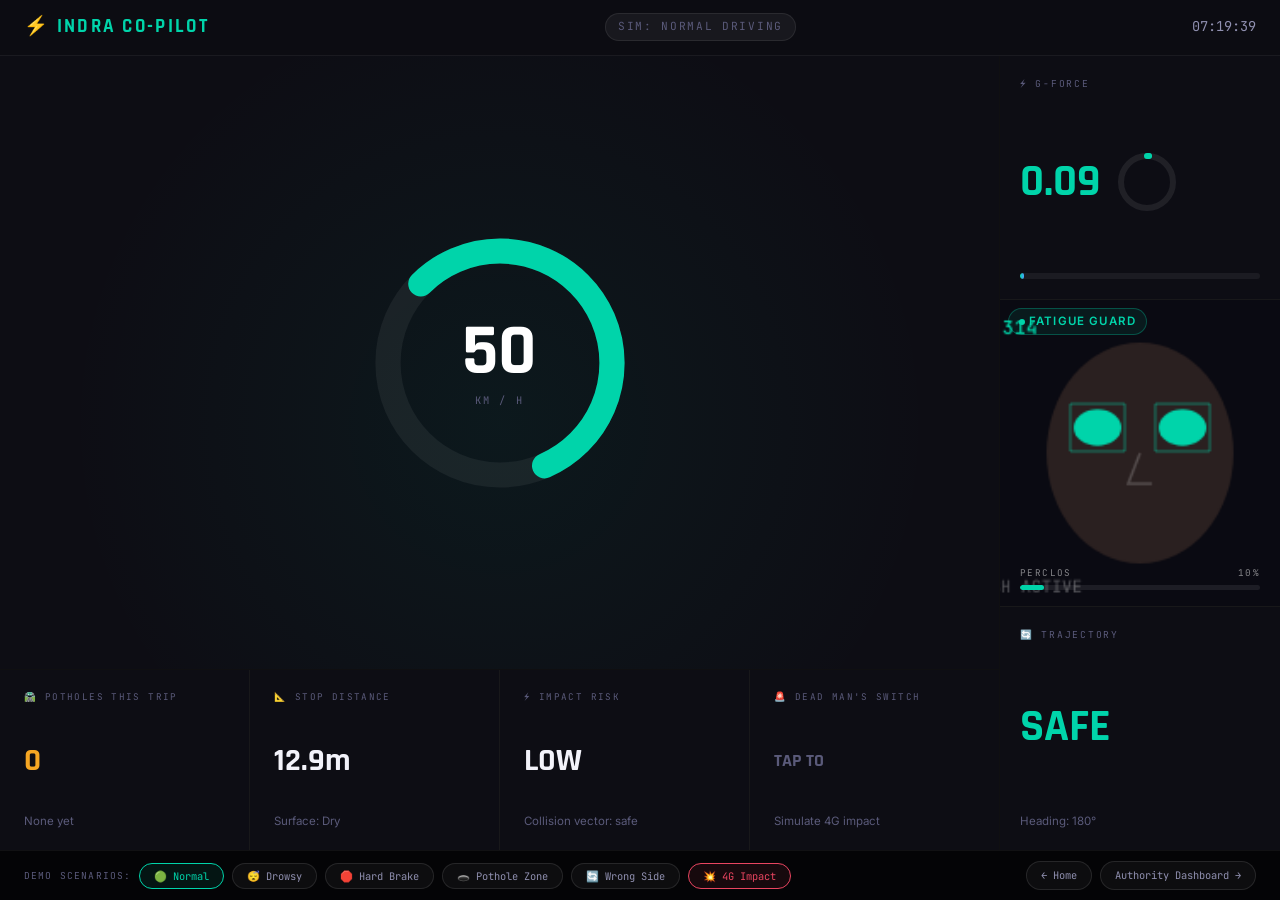
==== pages/hud.html @ 9bf9291b "feat: initial Project Indra hackathon build - Driver Co-Pilot HUD: speedometer, G-force ring, PERCLO" ====
<!DOCTYPE html>
<html lang="en">
<head>
  <meta charset="UTF-8">
  <meta name="viewport" content="width=device-width, initial-scale=1.0">
  <title>Indra — Driver Co-Pilot</title>
  <link rel="stylesheet" href="../css/design-system.css">
  <style>
    body { background:#050507; overflow:hidden; height:100vh; display:flex; flex-direction:column; }

    /* TOP BAR */
    .topbar {
      display:flex; align-items:center; justify-content:space-between;
      padding:12px 24px; background:rgba(13,13,20,0.95);
      border-bottom:1px solid rgba(255,255,255,0.06);
      flex-shrink:0;
    }
    .topbar-logo { font-family:var(--font-display); font-weight:700; font-size:1.2rem; letter-spacing:0.12em; color:var(--teal); }
    .topbar-scenario {
      font-family:var(--font-mono); font-size:0.7rem; letter-spacing:0.15em;
      color:var(--text-muted); background:rgba(255,255,255,0.05);
      padding:4px 12px; border-radius:99px; border:1px solid rgba(255,255,255,0.08);
    }
    .topbar-time { font-family:var(--font-mono); font-size:0.85rem; color:var(--text-secondary); }

    /* MAIN GRID */
    .hud-grid {
      flex:1; display:grid; overflow:hidden;
      grid-template-columns:1fr 280px;
      grid-template-rows:1fr 180px;
      gap:1px; background:rgba(255,255,255,0.04);
    }

    /* SPEEDOMETER PANEL */
    .speed-panel {
      grid-row:1/2; grid-column:1/2;
      display:flex; flex-direction:column; align-items:center; justify-content:center;
      background:var(--bg-surface); position:relative; overflow:hidden;
    }
    .speed-panel::before {
      content:''; position:absolute; inset:0;
      background:radial-gradient(circle at 50% 60%, rgba(0,212,170,0.06) 0%, transparent 70%);
    }
    .speedo-wrap { position:relative; width:280px; height:280px; }
    .speedo-svg { width:100%; height:100%; transform:rotate(-135deg); }
    .speedo-track { fill:none; stroke:rgba(255,255,255,0.06); stroke-width:18; stroke-linecap:round; }
    .speedo-fill  { fill:none; stroke-width:18; stroke-linecap:round; stroke-dasharray:628; stroke-dashoffset:628; transition:stroke-dashoffset 0.4s ease, stroke 0.3s; }
    .speedo-center {
      position:absolute; inset:0; display:flex; flex-direction:column;
      align-items:center; justify-content:center;
    }
    .speedo-value { font-family:var(--font-display); font-size:4.5rem; font-weight:700; line-height:1; color:#fff; }
    .speedo-unit  { font-family:var(--font-mono); font-size:0.65rem; letter-spacing:0.2em; color:var(--text-muted); margin-top:4px; }

    /* ALERT OVERLAY */
    .alert-overlay {
      position:absolute; inset:0; display:flex; align-items:center; justify-content:center;
      pointer-events:none; opacity:0; transition:opacity 0.2s;
      background:rgba(233,69,96,0.15); z-index:10;
    }
    .alert-overlay.active { opacity:1; animation:alert-flash 0.5s ease-in-out infinite alternate; }
    @keyframes alert-flash { from{background:rgba(233,69,96,0.08)} to{background:rgba(233,69,96,0.28)} }
    .alert-banner {
      background:linear-gradient(135deg,#E94560,#C0334F);
      border-radius:16px; padding:20px 40px; text-align:center;
      box-shadow:0 0 60px rgba(233,69,96,0.6);
    }
    .alert-banner .alert-icon { font-size:2.5rem; display:block; margin-bottom:8px; }
    .alert-banner .alert-title { font-family:var(--font-display); font-size:1.8rem; font-weight:700; letter-spacing:0.1em; }
    .alert-banner .alert-sub   { font-size:0.85rem; opacity:0.85; margin-top:4px; }

    /* RIGHT COLUMN */
    .right-col {
      grid-row:1/3; grid-column:2/3;
      display:flex; flex-direction:column; gap:1px;
      background:rgba(255,255,255,0.04);
    }
    .metric-card {
      flex:1; background:var(--bg-surface); padding:20px;
      display:flex; flex-direction:column; justify-content:space-between;
    }
    .metric-card-label {
      font-family:var(--font-mono); font-size:0.6rem; letter-spacing:0.18em;
      text-transform:uppercase; color:var(--text-muted);
      display:flex; align-items:center; gap:6px;
    }
    .metric-card-value {
      font-family:var(--font-display); font-size:2.8rem;
      font-weight:700; line-height:1; color:#fff;
    }
    .metric-card-value.danger { color:var(--red); text-shadow:0 0 20px rgba(233,69,96,0.6); }
    .metric-card-value.warn   { color:var(--amber); }
    .metric-card-value.ok     { color:var(--teal); }

    /* PERCLOS CAMERA */
    .camera-card {
      flex:1.5; background:#000; position:relative; overflow:hidden;
    }
    #camera-canvas { width:100%; height:100%; object-fit:cover; display:block; }
    .camera-overlay {
      position:absolute; top:8px; left:8px; right:8px;
      display:flex; justify-content:space-between; align-items:flex-start;
    }
    .perclos-bar-wrap { width:100%; padding:0 20px 16px; position:absolute; bottom:0; }
    .perclos-label { font-family:var(--font-mono); font-size:0.58rem; letter-spacing:0.15em; color:rgba(255,255,255,0.5); margin-bottom:4px; display:flex; justify-content:space-between; }
    .perclos-track { height:5px; background:rgba(255,255,255,0.08); border-radius:99px; overflow:hidden; }
    .perclos-fill  { height:100%; border-radius:99px; transition:width 0.3s, background 0.3s; background:var(--teal); }

    /* BOTTOM STRIP */
    .bottom-strip {
      grid-row:2/3; grid-column:1/2;
      display:grid; grid-template-columns:repeat(4,1fr);
      gap:1px; background:rgba(255,255,255,0.04);
    }
    .strip-card {
      background:var(--bg-surface); padding:20px 24px;
      display:flex; flex-direction:column; justify-content:space-between;
    }
    .strip-label { font-family:var(--font-mono); font-size:0.58rem; letter-spacing:0.15em; text-transform:uppercase; color:var(--text-muted); margin-bottom:8px; }
    .strip-value { font-family:var(--font-display); font-size:2rem; font-weight:700; }
    .strip-sub   { font-size:0.72rem; color:var(--text-muted); margin-top:4px; }

    /* GFORCE RING */
    .gforce-ring { position:relative; width:60px; height:60px; }
    .gforce-ring svg { width:100%; height:100%; transform:rotate(-90deg); }
    .gr-bg  { fill:none; stroke:rgba(255,255,255,0.08); stroke-width:6; }
    .gr-fill{ fill:none; stroke-width:6; stroke-linecap:round; stroke-dasharray:163; stroke-dashoffset:163; transition:stroke-dashoffset 0.3s, stroke 0.3s; }

    /* SCENARIO CONTROLS */
    .scenario-bar {
      padding:10px 24px; background:rgba(5,5,7,0.98);
      border-top:1px solid rgba(255,255,255,0.05);
      display:flex; gap:8px; align-items:center; flex-shrink:0;
      overflow-x:auto;
    }
    .scenario-bar span { font-family:var(--font-mono); font-size:0.6rem; color:var(--text-muted); letter-spacing:0.12em; white-space:nowrap; }
    .scen-btn {
      padding:5px 14px; border-radius:99px; border:1px solid rgba(255,255,255,0.1);
      background:rgba(255,255,255,0.04); color:var(--text-secondary);
      font-family:var(--font-mono); font-size:0.65rem; cursor:pointer;
      transition:all 0.2s; white-space:nowrap;
    }
    .scen-btn:hover,.scen-btn.active { border-color:var(--teal); color:var(--teal); background:var(--teal-subtle); }
    .scen-btn.danger { border-color:var(--red); color:var(--red); background:var(--red-subtle); }

    /* WRONG SIDE BANNER */
    #wrong-side-banner {
      display:none; position:fixed; top:60px; left:50%; transform:translateX(-50%);
      background:linear-gradient(135deg,#E94560,#9B59B6); z-index:999;
      border-radius:12px; padding:12px 28px; text-align:center;
      font-family:var(--font-display); font-weight:700; letter-spacing:0.1em;
      box-shadow:0 0 40px rgba(233,69,96,0.5); animation:alert-flash 0.6s infinite alternate;
    }
    #wrong-side-banner.active { display:block; }
  </style>
</head>
<body>

<!-- TOP BAR -->
<div class="topbar">
  <div class="topbar-logo">⚡ INDRA CO-PILOT</div>
  <div class="topbar-scenario" id="scenario-label">SIM: NORMAL DRIVING</div>
  <div class="topbar-time" id="clock">--:--:--</div>
</div>

<!-- WRONG SIDE BANNER -->
<div id="wrong-side-banner">🔄 WRONG-SIDE ALERT — DANGER!</div>

<!-- HUD GRID -->
<div class="hud-grid">

  <!-- SPEEDOMETER -->
  <div class="speed-panel">
    <div class="alert-overlay" id="alert-overlay">
      <div class="alert-banner">
        <span class="alert-icon" id="alert-icon">⚠️</span>
        <div class="alert-title" id="alert-title">ALERT</div>
        <div class="alert-sub"  id="alert-sub">Stay alert</div>
      </div>
    </div>

    <div class="speedo-wrap">
      <svg class="speedo-svg" viewBox="0 0 200 200">
        <circle class="speedo-track" cx="100" cy="100" r="80"/>
        <circle class="speedo-fill" id="speedo-fill" cx="100" cy="100" r="80"/>
      </svg>
      <div class="speedo-center">
        <div class="speedo-value" id="speed-val">0</div>
        <div class="speedo-unit">KM / H</div>
      </div>
    </div>
  </div>

  <!-- RIGHT COLUMN -->
  <div class="right-col">

    <!-- G-FORCE -->
    <div class="metric-card">
      <div class="metric-card-label">⚡ G-FORCE</div>
      <div style="display:flex;align-items:center;gap:16px;">
        <div class="metric-card-value" id="gforce-val">0.05</div>
        <div class="gforce-ring">
          <svg viewBox="0 0 60 60">
            <circle class="gr-bg" cx="30" cy="30" r="26"/>
            <circle class="gr-fill" id="gr-fill" cx="30" cy="30" r="26"/>
          </svg>
        </div>
      </div>
      <div class="progress-track"><div class="progress-fill" id="gforce-bar" style="width:5%"></div></div>
    </div>

    <!-- PERCLOS CAMERA -->
    <div class="camera-card">
      <canvas id="camera-canvas" width="280" height="180"></canvas>
      <div class="camera-overlay">
        <span class="badge badge-teal"><span class="dot"></span>FATIGUE GUARD</span>
        <span id="ear-val" style="font-family:var(--font-mono);font-size:0.65rem;color:rgba(255,255,255,0.4)"></span>
      </div>
      <div class="perclos-bar-wrap">
        <div class="perclos-label">
          <span>PERCLOS</span>
          <span id="perclos-pct">0%</span>
        </div>
        <div class="perclos-track">
          <div class="perclos-fill" id="perclos-fill" style="width:0%"></div>
        </div>
      </div>
    </div>

    <!-- WRONG SIDE -->
    <div class="metric-card">
      <div class="metric-card-label">🔄 TRAJECTORY</div>
      <div class="metric-card-value ok" id="traj-val">SAFE</div>
      <div style="font-size:0.72rem;color:var(--text-muted)" id="heading-val">Heading: 180°</div>
    </div>

  </div>

  <!-- BOTTOM STRIP -->
  <div class="bottom-strip">

    <div class="strip-card">
      <div class="strip-label">🛣️ Potholes This Trip</div>
      <div class="strip-value text-amber" id="pothole-count">0</div>
      <div class="strip-sub" id="pothole-last">None yet</div>
    </div>

    <div class="strip-card">
      <div class="strip-label">📐 Stop Distance</div>
      <div class="strip-value" id="stop-dist">--</div>
      <div class="strip-sub" id="surface-type">Surface: Dry</div>
    </div>

    <div class="strip-card">
      <div class="strip-label">⚡ Impact Risk</div>
      <div class="strip-value ok" id="risk-val">LOW</div>
      <div class="strip-sub" id="risk-sub">Collision vector: safe</div>
    </div>

    <div class="strip-card" style="cursor:pointer" onclick="DeadMansSwitch.trigger(5.2,null)">
      <div class="strip-label">🚨 Dead Man's Switch</div>
      <div class="strip-value" style="font-size:1.1rem;color:var(--text-muted)">TAP TO</div>
      <div class="strip-sub">Simulate 4G impact</div>
    </div>

  </div>
</div>

<!-- SCENARIO CONTROLS -->
<div class="scenario-bar">
  <span>DEMO SCENARIOS:</span>
  <button class="scen-btn active" onclick="setScen('normal')">🟢 Normal</button>
  <button class="scen-btn" onclick="setScen('drowsy')">😴 Drowsy</button>
  <button class="scen-btn" onclick="setScen('hardbrak')">🛑 Hard Brake</button>
  <button class="scen-btn" onclick="setScen('pothole')">🕳️ Pothole Zone</button>
  <button class="scen-btn" onclick="setScen('wrongside')">🔄 Wrong Side</button>
  <button class="scen-btn danger" onclick="DeadMansSwitch.trigger(5.8,null)">💥 4G Impact</button>
  <a href="../index.html" class="scen-btn" style="margin-left:auto">← Home</a>
  <a href="dashboard.html" class="scen-btn">Authority Dashboard →</a>
</div>

<script src="../js/audio-engine.js"></script>
<script src="../js/sensor-sim.js"></script>
<script src="../js/physics-engine.js"></script>
<script src="../js/fatigue-guard.js"></script>
<script src="../js/dead-mans-switch.js"></script>
<script src="../js/wrong-side.js"></script>
<script src="../js/pothole-mapper.js"></script>
<script>
// ── Clock ────────────────────────────────────────────────
function updateClock() {
  document.getElementById('clock').textContent =
    new Date().toLocaleTimeString('en-IN', { hour12:false });
}
setInterval(updateClock, 1000); updateClock();

// ── Speedo ───────────────────────────────────────────────
const MAX_SPEED = 120;
const CIRC = 2 * Math.PI * 80; // circumference for r=80

function updateSpeedo(speed) {
  const pct = Math.min(speed / MAX_SPEED, 1);
  const offset = CIRC * (1 - pct * 0.75); // 270° arc
  const fill = document.getElementById('speedo-fill');
  fill.style.strokeDashoffset = offset;
  fill.style.stroke = speed > 80 ? '#E94560' : speed > 60 ? '#F5A623' : '#00D4AA';
  document.getElementById('speed-val').textContent = Math.round(speed);
}

// ── G-Force ──────────────────────────────────────────────
const GR_CIRC = 2 * Math.PI * 26;
function updateGforce(g) {
  const pct = Math.min(g / 6, 1);
  const el = document.getElementById('gforce-val');
  const bar = document.getElementById('gforce-bar');
  const ring = document.getElementById('gr-fill');

  el.textContent = g.toFixed(2);
  el.className = 'metric-card-value ' + (g > 4 ? 'danger' : g > 2 ? 'warn' : 'ok');
  bar.style.width = (pct * 100) + '%';
  bar.className = 'progress-fill' + (g > 2 ? ' danger' : '');
  ring.style.strokeDashoffset = GR_CIRC * (1 - pct);
  ring.style.stroke = g > 4 ? '#E94560' : g > 2 ? '#F5A623' : '#00D4AA';
}

// ── PERCLOS Camera Canvas (sim face) ─────────────────────
const camCanvas = document.getElementById('camera-canvas');
const camCtx = camCanvas.getContext('2d');
let perclosVal = 0;
let eyeOpenness = 1; // 0=closed 1=open

function drawFace(p) {
  eyeOpenness = 1 - p;
  camCtx.clearRect(0, 0, camCanvas.width, camCanvas.height);
  camCtx.fillStyle = '#0A0A12';
  camCtx.fillRect(0, 0, camCanvas.width, camCanvas.height);

  // Face
  camCtx.beginPath();
  camCtx.ellipse(140, 90, 55, 65, 0, 0, Math.PI * 2);
  camCtx.fillStyle = '#2A2020';
  camCtx.fill();

  // Eyes
  [[115, 75], [165, 75]].forEach(([ex, ey]) => {
    const h = Math.max(2, 12 * eyeOpenness);
    camCtx.beginPath();
    camCtx.ellipse(ex, ey, 14, h, 0, 0, Math.PI * 2);
    camCtx.fillStyle = eyeOpenness < 0.3 ? '#E94560' : '#00D4AA';
    camCtx.fill();
    // Mesh lines
    camCtx.strokeStyle = eyeOpenness < 0.3 ? 'rgba(233,69,96,0.6)' : 'rgba(0,212,170,0.5)';
    camCtx.lineWidth = 1;
    camCtx.beginPath();
    camCtx.rect(ex - 16, ey - 14, 32, 28);
    camCtx.stroke();
  });

  // Nose
  camCtx.beginPath();
  camCtx.moveTo(140, 90); camCtx.lineTo(133, 108); camCtx.lineTo(147, 108);
  camCtx.strokeStyle = 'rgba(255,255,255,0.2)'; camCtx.lineWidth = 1.5;
  camCtx.stroke();

  // PERCLOS text
  camCtx.fillStyle = eyeOpenness < 0.3 ? '#E94560' : '#00D4AA';
  camCtx.font = '600 11px JetBrains Mono, monospace';
  camCtx.fillText('EAR: ' + (eyeOpenness * 0.35).toFixed(3), 10, 20);
  camCtx.fillStyle = 'rgba(255,255,255,0.3)';
  camCtx.font = '10px JetBrains Mono, monospace';
  camCtx.fillText('FACE MESH ACTIVE', 10, camCanvas.height - 8);
}

// ── Update PERCLOS UI ─────────────────────────────────────
function updatePerclos(p) {
  perclosVal = p;
  const pct = Math.round(p * 100);
  document.getElementById('perclos-pct').textContent = pct + '%';
  const fill = document.getElementById('perclos-fill');
  fill.style.width = pct + '%';
  fill.style.background = p > 0.75 ? '#E94560' : p > 0.5 ? '#F5A623' : '#00D4AA';
  drawFace(p);
}

// ── Alert Overlay ─────────────────────────────────────────
let alertTimeout = null;
function showAlert(icon, title, sub, duration = 3000) {
  document.getElementById('alert-icon').textContent = icon;
  document.getElementById('alert-title').textContent = title;
  document.getElementById('alert-sub').textContent = sub;
  document.getElementById('alert-overlay').classList.add('active');
  clearTimeout(alertTimeout);
  alertTimeout = setTimeout(() => {
    document.getElementById('alert-overlay').classList.remove('active');
  }, duration);
}

// ── Physics / Stop Distance ───────────────────────────────
function updatePhysics(speed, gforce) {
  const result = PhysicsEngine.analyse(speed, gforce, 'dry');
  document.getElementById('stop-dist').textContent = result.stoppingDistance + 'm';
  const riskEl = document.getElementById('risk-val');
  const danger = result.dangerIndex;
  if (danger > 0.85 && speed > 5) {
    riskEl.textContent = 'CRITICAL'; riskEl.className = 'strip-value danger';
    showAlert('🛑', 'COLLISION RISK', `Stop dist: ${result.stoppingDistance}m — BRAKE NOW`);
    IndraAudio?.collisionWarning();
  } else if (danger > 0.5) {
    riskEl.textContent = 'HIGH'; riskEl.className = 'strip-value warn';
  } else {
    riskEl.textContent = 'LOW'; riskEl.className = 'strip-value ok';
  }
}

// ── Pothole UI ────────────────────────────────────────────
let potholeCount = 0;
PotholeMapper.start(event => {
  potholeCount++;
  document.getElementById('pothole-count').textContent = potholeCount;
  document.getElementById('pothole-last').textContent =
    event.severity.toUpperCase() + ' — ' + event.magnitude.toFixed(1) + 'G';
  showAlert('🕳️', 'POTHOLE DETECTED', `${event.severity} · ${event.magnitude.toFixed(1)}G jerk`, 2000);
});

// ── Wrong-Side UI ─────────────────────────────────────────
WrongSideDetector.start(data => {
  const banner = document.getElementById('wrong-side-banner');
  const el = document.getElementById('traj-val');
  document.getElementById('heading-val').textContent = 'Heading: ' + Math.round(data.currentHeading || 180) + '°';
  if (data.active) {
    el.textContent = 'WRONG SIDE'; el.className = 'metric-card-value danger';
    banner.classList.add('active');
  } else {
    el.textContent = 'SAFE'; el.className = 'metric-card-value ok';
    banner.classList.remove('active');
  }
});

// ── Fatigue Guard ─────────────────────────────────────────
FatigueGuard.start(null, null, data => {
  updatePerclos(data.perclos || data.value || 0);
  if (data.alert) showAlert('😴', 'DROWSINESS DETECTED', 'PERCLOS > 75% — Wake up!', 3000);
});

// ── Main sensor loop ──────────────────────────────────────
SensorSim.on('motion', data => {
  updateSpeedo(data.speed);
  updateGforce(data.gforce);
  updatePhysics(data.speed, data.gforce);
  if (data.gforce > 4) DeadMansSwitch.trigger(data.gforce, null);
});

SensorSim.on('scenario', data => {
  const label = data.name.toUpperCase().replace('HARDBRAK','HARD BRAKING');
  document.getElementById('scenario-label').textContent = 'SIM: ' + label;
  document.querySelectorAll('.scen-btn').forEach(b => b.classList.remove('active'));
});

PhysicsEngine.start();
SensorSim.start();

function setScen(name) {
  SensorSim.setScenario(name);
  document.querySelectorAll('.scen-btn').forEach(b => b.classList.remove('active'));
  event.target.classList.add('active');
}
</script>
</body>
</html>
---- css/design-system.css ----
/* ============================================================
   PROJECT INDRA — DESIGN SYSTEM
   Premium Matte Black / Charcoal UI
   ============================================================ */

@import url('https://fonts.googleapis.com/css2?family=Rajdhani:wght@300;400;500;600;700&family=Inter:wght@300;400;500;600;700&family=JetBrains+Mono:wght@400;500&display=swap');

/* ─── CSS CUSTOM PROPERTIES ─────────────────────────────── */
:root {
  /* Background Scale */
  --bg-base:      #050507;
  --bg-surface:   #0D0D14;
  --bg-elevated:  #13131F;
  --bg-card:      #1A1A2E;
  --bg-card-hover:#1F1F38;

  /* Accent Colors */
  --teal:         #00D4AA;
  --teal-dim:     #00A882;
  --teal-glow:    rgba(0, 212, 170, 0.25);
  --teal-subtle:  rgba(0, 212, 170, 0.08);

  --red:          #E94560;
  --red-dim:      #C0334F;
  --red-glow:     rgba(233, 69, 96, 0.35);
  --red-subtle:   rgba(233, 69, 96, 0.08);

  --amber:        #F5A623;
  --amber-dim:    #C88418;
  --amber-glow:   rgba(245, 166, 35, 0.30);
  --amber-subtle: rgba(245, 166, 35, 0.08);

  --blue:         #4D9FFF;
  --blue-glow:    rgba(77, 159, 255, 0.25);

  --purple:       #9B59B6;
  --purple-glow:  rgba(155, 89, 182, 0.25);

  /* Text Scale */
  --text-primary:   #F2F2FA;
  --text-secondary: #9090B0;
  --text-muted:     #5A5A7A;
  --text-inverse:   #050507;

  /* Typography */
  --font-display: 'Rajdhani', sans-serif;
  --font-body:    'Inter', sans-serif;
  --font-mono:    'JetBrains Mono', monospace;

  /* Spacing */
  --space-1:  4px;
  --space-2:  8px;
  --space-3:  12px;
  --space-4:  16px;
  --space-5:  20px;
  --space-6:  24px;
  --space-8:  32px;
  --space-10: 40px;
  --space-12: 48px;
  --space-16: 64px;

  /* Border Radius */
  --radius-sm:  6px;
  --radius-md:  12px;
  --radius-lg:  20px;
  --radius-xl:  32px;
  --radius-full: 9999px;

  /* Transitions */
  --ease-out:   cubic-bezier(0.16, 1, 0.3, 1);
  --ease-in:    cubic-bezier(0.4, 0, 1, 1);
  --ease-inout: cubic-bezier(0.65, 0, 0.35, 1);
  --dur-fast:   150ms;
  --dur-normal: 300ms;
  --dur-slow:   600ms;

  /* Borders */
  --border-subtle:  1px solid rgba(255,255,255,0.06);
  --border-muted:   1px solid rgba(255,255,255,0.10);
  --border-teal:    1px solid rgba(0, 212, 170, 0.25);
  --border-red:     1px solid rgba(233, 69, 96, 0.35);
  --border-amber:   1px solid rgba(245, 166, 35, 0.30);

  /* Shadows */
  --shadow-sm:   0 2px 8px rgba(0,0,0,0.4);
  --shadow-md:   0 4px 20px rgba(0,0,0,0.6);
  --shadow-lg:   0 8px 40px rgba(0,0,0,0.8);
  --shadow-teal: 0 0 30px rgba(0, 212, 170, 0.2), 0 0 60px rgba(0, 212, 170, 0.08);
  --shadow-red:  0 0 30px rgba(233, 69, 96, 0.3), 0 0 60px rgba(233, 69, 96, 0.1);
}

/* ─── RESET & BASE ────────────────────────────────────────── */
*, *::before, *::after {
  box-sizing: border-box;
  margin: 0;
  padding: 0;
}

html {
  font-size: 16px;
  scroll-behavior: smooth;
  -webkit-font-smoothing: antialiased;
  -moz-osx-font-smoothing: grayscale;
}

body {
  font-family: var(--font-body);
  background: var(--bg-base);
  color: var(--text-primary);
  line-height: 1.6;
  overflow-x: hidden;
}

/* ─── TYPOGRAPHY ─────────────────────────────────────────── */
h1, h2, h3, h4, h5, h6 {
  font-family: var(--font-display);
  font-weight: 700;
  line-height: 1.15;
  letter-spacing: 0.02em;
}

h1 { font-size: clamp(2.5rem, 6vw, 5rem); }
h2 { font-size: clamp(1.8rem, 4vw, 3rem); }
h3 { font-size: clamp(1.3rem, 2.5vw, 1.8rem); }
h4 { font-size: 1.2rem; }
h5 { font-size: 1rem; }

p { color: var(--text-secondary); }

a {
  color: var(--teal);
  text-decoration: none;
  transition: color var(--dur-fast) var(--ease-out);
}
a:hover { color: #fff; }

/* ─── GLASSMORPHISM CARDS ─────────────────────────────────── */
.glass-card {
  background: rgba(26, 26, 46, 0.6);
  backdrop-filter: blur(20px) saturate(180%);
  -webkit-backdrop-filter: blur(20px) saturate(180%);
  border: var(--border-subtle);
  border-radius: var(--radius-lg);
  padding: var(--space-6);
  transition: border-color var(--dur-normal) var(--ease-out),
              transform var(--dur-normal) var(--ease-out),
              box-shadow var(--dur-normal) var(--ease-out);
}
.glass-card:hover {
  border-color: rgba(255,255,255,0.14);
  transform: translateY(-2px);
  box-shadow: var(--shadow-md);
}

.glass-card--teal {
  border: var(--border-teal);
  box-shadow: var(--shadow-teal);
}
.glass-card--red {
  border: var(--border-red);
  box-shadow: var(--shadow-red);
}
.glass-card--amber {
  border: var(--border-amber);
}

/* ─── BUTTONS ─────────────────────────────────────────────── */
.btn {
  display: inline-flex;
  align-items: center;
  justify-content: center;
  gap: var(--space-2);
  padding: var(--space-3) var(--space-6);
  border: none;
  border-radius: var(--radius-full);
  font-family: var(--font-display);
  font-size: 1rem;
  font-weight: 600;
  letter-spacing: 0.08em;
  text-transform: uppercase;
  cursor: pointer;
  transition: all var(--dur-normal) var(--ease-out);
  position: relative;
  overflow: hidden;
}

.btn::after {
  content: '';
  position: absolute;
  inset: 0;
  background: rgba(255,255,255,0);
  transition: background var(--dur-fast);
}
.btn:hover::after { background: rgba(255,255,255,0.08); }
.btn:active { transform: scale(0.97); }

.btn-primary {
  background: linear-gradient(135deg, var(--teal), var(--teal-dim));
  color: var(--text-inverse);
  box-shadow: 0 4px 24px var(--teal-glow), inset 0 1px 0 rgba(255,255,255,0.2);
}
.btn-primary:hover {
  box-shadow: 0 6px 32px var(--teal-glow), inset 0 1px 0 rgba(255,255,255,0.2);
  transform: translateY(-1px);
}

.btn-danger {
  background: linear-gradient(135deg, var(--red), var(--red-dim));
  color: #fff;
  box-shadow: 0 4px 24px var(--red-glow);
}

.btn-ghost {
  background: rgba(255,255,255,0.06);
  color: var(--text-primary);
  border: var(--border-muted);
}
.btn-ghost:hover { background: rgba(255,255,255,0.10); }

.btn-lg {
  padding: var(--space-4) var(--space-8);
  font-size: 1.15rem;
}

/* ─── STATUS BADGES ──────────────────────────────────────── */
.badge {
  display: inline-flex;
  align-items: center;
  gap: var(--space-1);
  padding: 3px 10px;
  border-radius: var(--radius-full);
  font-size: 0.72rem;
  font-weight: 600;
  letter-spacing: 0.1em;
  text-transform: uppercase;
}
.badge-teal  { background: var(--teal-subtle);  color: var(--teal);  border: 1px solid rgba(0,212,170,0.3); }
.badge-red   { background: var(--red-subtle);   color: var(--red);   border: 1px solid rgba(233,69,96,0.3); }
.badge-amber { background: var(--amber-subtle); color: var(--amber); border: 1px solid rgba(245,166,35,0.3); }

.badge .dot {
  width: 6px; height: 6px;
  border-radius: 50%;
  background: currentColor;
  animation: pulse-dot 1.5s ease-in-out infinite;
}

/* ─── METRIC DISPLAY ─────────────────────────────────────── */
.metric-value {
  font-family: var(--font-display);
  font-weight: 700;
  font-size: 3.5rem;
  line-height: 1;
  letter-spacing: -0.02em;
}
.metric-label {
  font-family: var(--font-mono);
  font-size: 0.65rem;
  letter-spacing: 0.2em;
  text-transform: uppercase;
  color: var(--text-muted);
  margin-top: var(--space-1);
}

/* ─── PROGRESS BARS ──────────────────────────────────────── */
.progress-track {
  width: 100%;
  height: 6px;
  background: rgba(255,255,255,0.06);
  border-radius: var(--radius-full);
  overflow: hidden;
}
.progress-fill {
  height: 100%;
  border-radius: var(--radius-full);
  transition: width 0.3s var(--ease-out), background 0.3s;
  background: linear-gradient(90deg, var(--teal), var(--blue));
}
.progress-fill.danger { background: linear-gradient(90deg, var(--amber), var(--red)); }

/* ─── NEON TEXT ──────────────────────────────────────────── */
.text-teal   { color: var(--teal); }
.text-red    { color: var(--red); }
.text-amber  { color: var(--amber); }
.text-muted  { color: var(--text-muted); }

.glow-teal { text-shadow: 0 0 20px var(--teal), 0 0 40px var(--teal-glow); }
.glow-red  { text-shadow: 0 0 20px var(--red),  0 0 40px var(--red-glow); }

/* ─── DIVIDERS ───────────────────────────────────────────── */
.divider {
  width: 100%; height: 1px;
  background: linear-gradient(90deg, transparent, rgba(255,255,255,0.08), transparent);
  margin: var(--space-6) 0;
}

/* ─── GRID UTILITIES ─────────────────────────────────────── */
.grid-2 { display: grid; grid-template-columns: repeat(2, 1fr); gap: var(--space-4); }
.grid-3 { display: grid; grid-template-columns: repeat(3, 1fr); gap: var(--space-4); }
.grid-4 { display: grid; grid-template-columns: repeat(4, 1fr); gap: var(--space-4); }

/* ─── SCROLLBAR ──────────────────────────────────────────── */
::-webkit-scrollbar { width: 6px; }
::-webkit-scrollbar-track { background: var(--bg-surface); }
::-webkit-scrollbar-thumb {
  background: rgba(0,212,170,0.3);
  border-radius: var(--radius-full);
}
::-webkit-scrollbar-thumb:hover { background: rgba(0,212,170,0.5); }

/* ─── ANIMATIONS ─────────────────────────────────────────── */
@keyframes pulse-dot {
  0%, 100% { opacity: 1; transform: scale(1); }
  50%       { opacity: 0.5; transform: scale(0.8); }
}

@keyframes pulse-ring {
  0%   { transform: scale(0.95); box-shadow: 0 0 0 0 var(--red-glow); }
  70%  { transform: scale(1);    box-shadow: 0 0 0 20px rgba(233,69,96,0); }
  100% { transform: scale(0.95); box-shadow: 0 0 0 0 rgba(233,69,96,0); }
}

@keyframes float {
  0%, 100% { transform: translateY(0); }
  50%       { transform: translateY(-8px); }
}

@keyframes gradient-shift {
  0%   { background-position: 0% 50%; }
  50%  { background-position: 100% 50%; }
  100% { background-position: 0% 50%; }
}

@keyframes scan-line {
  0%   { transform: translateY(-100%); opacity: 0; }
  10%  { opacity: 0.6; }
  90%  { opacity: 0.6; }
  100% { transform: translateY(100vh); opacity: 0; }
}

@keyframes blink-danger {
  0%, 100% { opacity: 1; }
  50%       { opacity: 0.3; }
}

@keyframes slide-in-up {
  from { transform: translateY(20px); opacity: 0; }
  to   { transform: translateY(0);    opacity: 1; }
}

@keyframes slide-in-right {
  from { transform: translateX(30px); opacity: 0; }
  to   { transform: translateX(0);    opacity: 1; }
}

@keyframes count-up {
  from { opacity: 0; transform: scale(0.8); }
  to   { opacity: 1; transform: scale(1); }
}

@keyframes rotate-slow {
  from { transform: rotate(0deg); }
  to   { transform: rotate(360deg); }
}

@keyframes waveform {
  0%   { transform: scaleY(0.3); }
  50%  { transform: scaleY(1); }
  100% { transform: scaleY(0.3); }
}

/* Utility animation classes */
.animate-float   { animation: float 3s ease-in-out infinite; }
.animate-pulse   { animation: pulse-ring 2s ease-out infinite; }
.animate-blink   { animation: blink-danger 0.8s ease-in-out infinite; }
.animate-spin    { animation: rotate-slow 8s linear infinite; }
.animate-slide-up { animation: slide-in-up var(--dur-normal) var(--ease-out) both; }

/* ─── RESPONSIVE ─────────────────────────────────────────── */
@media (max-width: 768px) {
  .grid-2, .grid-3, .grid-4 { grid-template-columns: 1fr; }
  .hide-mobile { display: none !important; }
}
@media (min-width: 769px) {
  .hide-desktop { display: none !important; }
}
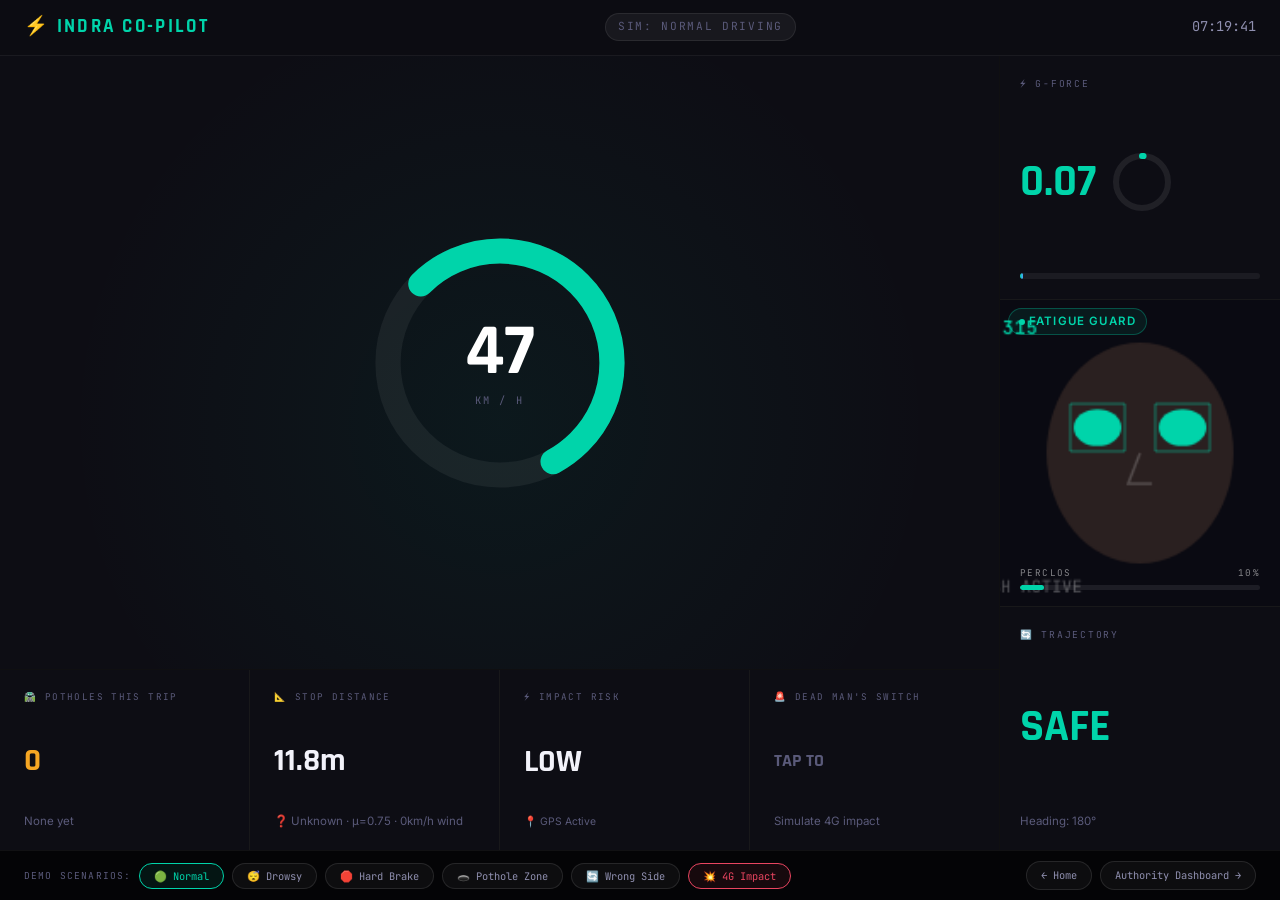
==== commit 0362e234: "feat: integrate real APIs (no keys required) - WeatherAPI: Open-Meteo live precipitation/weather -> " ====
--- a/pages/hud.html
+++ b/pages/hud.html
@@ -248,13 +248,13 @@
     <div class="strip-card">
       <div class="strip-label">📐 Stop Distance</div>
       <div class="strip-value" id="stop-dist">--</div>
-      <div class="strip-sub" id="surface-type">Surface: Dry</div>
+      <div class="strip-sub" id="surface-type">⏳ Fetching weather...</div>
     </div>
 
     <div class="strip-card">
       <div class="strip-label">⚡ Impact Risk</div>
       <div class="strip-value ok" id="risk-val">LOW</div>
-      <div class="strip-sub" id="risk-sub">Collision vector: safe</div>
+      <div class="strip-sub" id="risk-sub" style="font-size:0.65rem;word-break:break-word">📍 Locating road...</div>
     </div>
 
     <div class="strip-card" style="cursor:pointer" onclick="DeadMansSwitch.trigger(5.2,null)">
@@ -279,6 +279,9 @@
   <a href="dashboard.html" class="scen-btn">Authority Dashboard →</a>
 </div>
 
+<script src="../js/api/weather.js"></script>
+<script src="../js/api/hospitals.js"></script>
+<script src="../js/api/geocoding.js"></script>
 <script src="../js/audio-engine.js"></script>
 <script src="../js/sensor-sim.js"></script>
 <script src="../js/physics-engine.js"></script>
@@ -459,6 +462,38 @@
 PhysicsEngine.start();
 SensorSim.start();
 
+// ── Real-time weather display ────────────────────────────
+async function updateWeatherDisplay(lat, lng) {
+  const w = await WeatherAPI.fetch(lat, lng);
+  if (w) {
+    document.getElementById('surface-type').textContent =
+      `${w.icon} ${w.label} · μ=${w.mu.toFixed(2)} · ${w.rain > 0 ? w.rain+'mm rain' : w.windspeed+'km/h wind'}`;
+  }
+}
+
+// ── Real road name via Nominatim ─────────────────────────
+let lastGeocode = 0;
+async function updateRoadName(lat, lng) {
+  const now = Date.now();
+  if (now - lastGeocode < 5000) return; // max once per 5s
+  lastGeocode = now;
+  const geo = await GeocodingAPI.reverseGeocode(lat, lng);
+  if (geo) {
+    document.getElementById('risk-sub').textContent =
+      `📍 ${geo.road}${geo.suburb ? ', ' + geo.suburb : ''}`;
+  }
+}
+
+// ── GPS-driven API updates ───────────────────────────────
+SensorSim.on('gps', data => {
+  updateRoadName(data.lat, data.lng);
+});
+
+// Initial weather fetch from real GPS
+navigator.geolocation?.getCurrentPosition(pos => {
+  updateWeatherDisplay(pos.coords.latitude, pos.coords.longitude);
+}, () => updateWeatherDisplay(12.9716, 77.5946));
+
 function setScen(name) {
   SensorSim.setScenario(name);
   document.querySelectorAll('.scen-btn').forEach(b => b.classList.remove('active'));
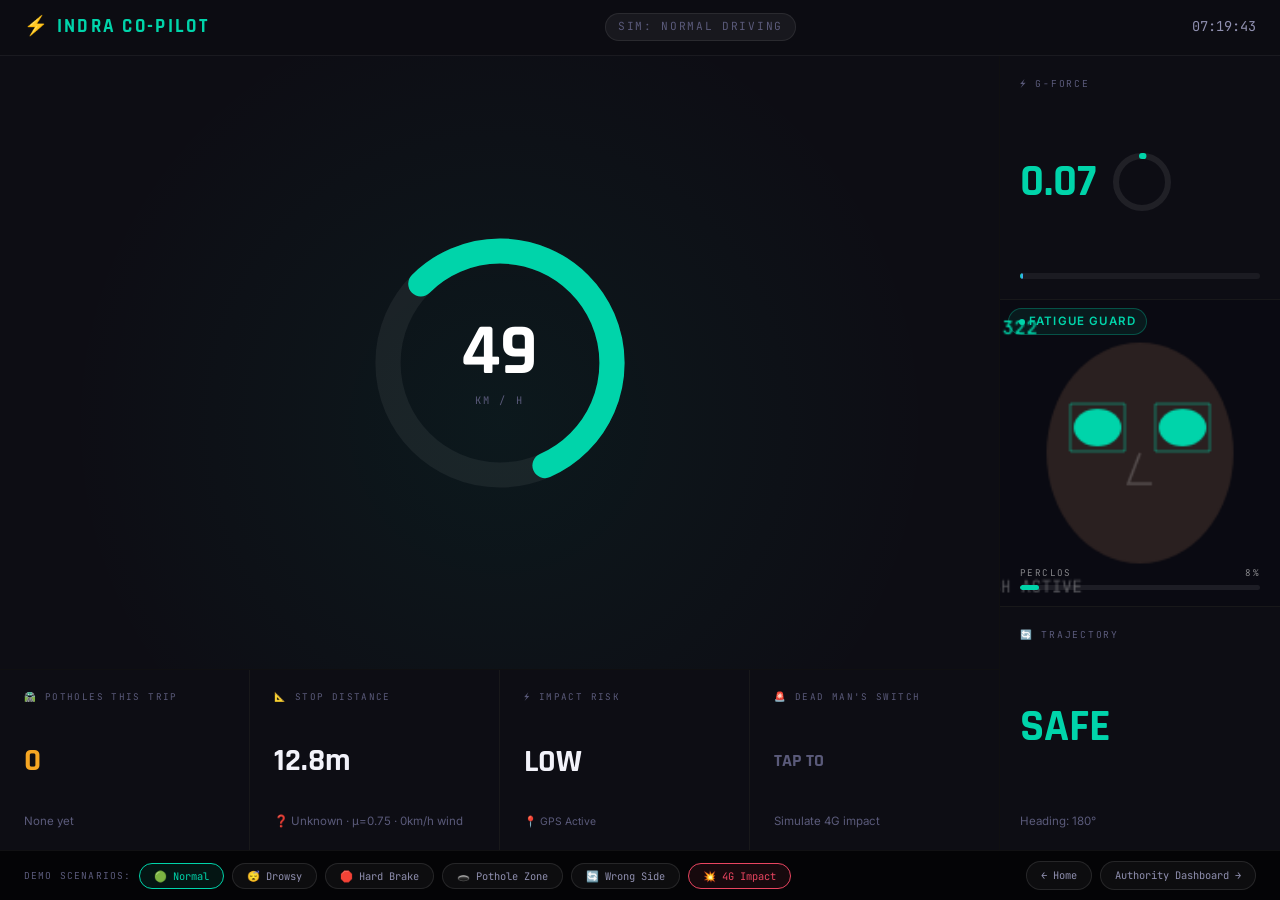
==== commit f77973b0: "fix: use real GPS coords.speed for speedometer, sim only as fallback - watchPosition with enableHigh" ====
--- a/pages/hud.html
+++ b/pages/hud.html
@@ -445,15 +445,59 @@
   if (data.alert) showAlert('😴', 'DROWSINESS DETECTED', 'PERCLOS > 75% — Wake up!', 3000);
 });
 
-// ── Main sensor loop ──────────────────────────────────────
+// ── Speed source: GPS primary, SensorSim fallback ────────
+// GPS Geolocation API returns coords.speed in m/s (null if unavailable)
+let usingRealGPS = false;
+let lastGPSSpeed = null;
+
+function setSpeedSource(isReal) {
+  usingRealGPS = isReal;
+  const label = document.getElementById('scenario-label');
+  if (isReal) {
+    label.textContent = '📡 REAL GPS SPEED';
+    label.style.color = 'var(--teal)';
+  }
+}
+
+// Start real GPS speed tracking
+if ('geolocation' in navigator) {
+  navigator.geolocation.watchPosition(pos => {
+    const gpsSpeed = pos.coords.speed; // m/s or null
+    if (gpsSpeed !== null && gpsSpeed >= 0) {
+      lastGPSSpeed = gpsSpeed * 3.6; // convert to km/h
+      setSpeedSource(true);
+      updateSpeedo(lastGPSSpeed);
+      updatePhysics(lastGPSSpeed, SensorSim.state.gforce || 0.05);
+      // Real GPS position for geocoding + weather
+      updateRoadName(pos.coords.latitude, pos.coords.longitude);
+      updateWeatherDisplay(pos.coords.latitude, pos.coords.longitude);
+    }
+  }, err => {
+    console.warn('[GPS] speed unavailable:', err.message);
+  }, {
+    enableHighAccuracy: true,
+    maximumAge: 500,
+    timeout: 5000
+  });
+}
+
+// SensorSim: provides G-force, PERCLOS, pothole sim always;
+// provides speed ONLY when real GPS speed is unavailable
 SensorSim.on('motion', data => {
-  updateSpeedo(data.speed);
   updateGforce(data.gforce);
-  updatePhysics(data.speed, data.gforce);
+  if (!usingRealGPS || lastGPSSpeed === null) {
+    // No real GPS speed available — use simulation
+    updateSpeedo(data.speed);
+    updatePhysics(data.speed, data.gforce);
+  } else {
+    // Real speed from GPS, but still use sim G-force for physics until DeviceMotion works
+    updatePhysics(lastGPSSpeed, data.gforce);
+  }
   if (data.gforce > 4) DeadMansSwitch.trigger(data.gforce, null);
 });
 
 SensorSim.on('scenario', data => {
+  if (usingRealGPS) return; // don't override label when using real GPS
   const label = data.name.toUpperCase().replace('HARDBRAK','HARD BRAKING');
   document.getElementById('scenario-label').textContent = 'SIM: ' + label;
   document.querySelectorAll('.scen-btn').forEach(b => b.classList.remove('active'));
